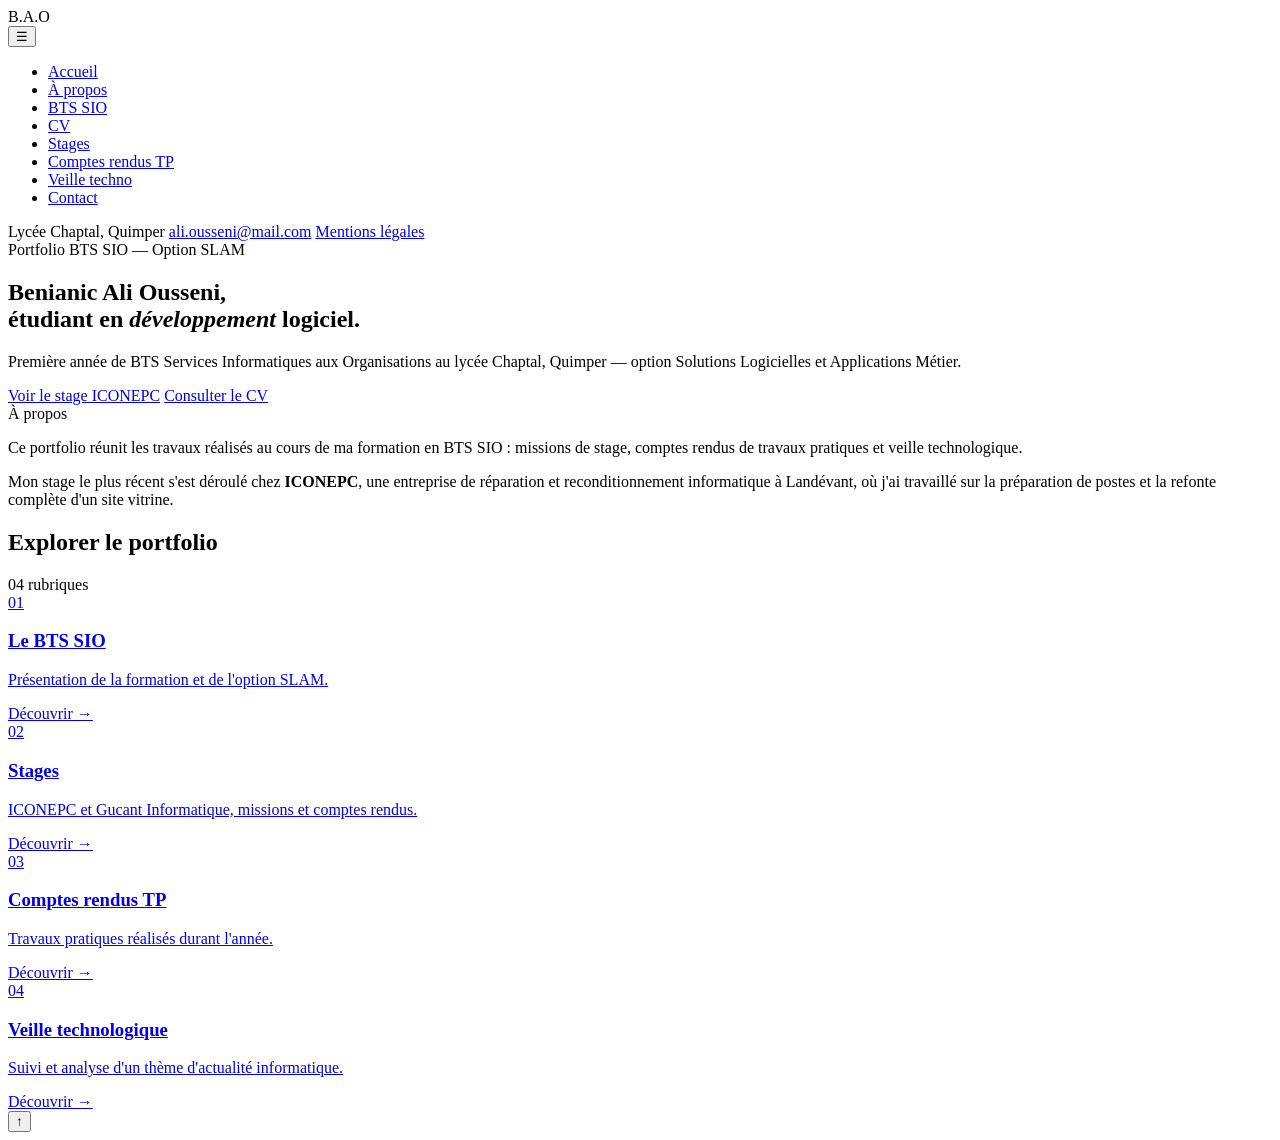
==== index.html @ dfb81d80 "Add files via upload" ====
<!DOCTYPE html>
<html lang="fr">
<head>
<meta charset="UTF-8">
<meta name="viewport" content="width=device-width, initial-scale=1.0">
<title>Accueil | Benianic Ali Ousseni — Portfolio BTS SIO</title>
<link rel="preconnect" href="https://fonts.googleapis.com">
<link rel="preconnect" href="https://fonts.gstatic.com" crossorigin>
<link href="https://fonts.googleapis.com/css2?family=Work+Sans:ital,wght@0,300;0,400;0,500;0,600;1,400;1,500&display=swap" rel="stylesheet">
<link rel="stylesheet" href="style.css">
</head>
<body>

  <aside class="sidebar">
    <div>
      <div class="brand">B<span>.</span>A.O</div>
      <button class="menu-toggle" aria-label="Ouvrir le menu" aria-expanded="false">☰</button>
      <ul class="nav-list">
        <li><a href="index.html" class="active"><span class="dot"></span>Accueil</a></li>
        <li><a href="a-propos.html"><span class="dot"></span>À propos</a></li>
        <li><a href="bts.html"><span class="dot"></span>BTS SIO</a></li>
        <li><a href="cv.html"><span class="dot"></span>CV</a></li>
        <li><a href="stages.html"><span class="dot"></span>Stages</a></li>
        <li><a href="tp.html"><span class="dot"></span>Comptes rendus TP</a></li>
        <li><a href="veille.html"><span class="dot"></span>Veille techno</a></li>
        <li><a href="contact.html"><span class="dot"></span>Contact</a></li>
      </ul>
    </div>
    <div class="sidebar-foot">
      Lycée Chaptal, Quimper
      <a href="mailto:ali.ousseni@mail.com">ali.ousseni@mail.com</a>
      <a href="mentions-legales.html">Mentions légales</a>
    </div>
  </aside>

  <main>
    <section class="hero">
      <span class="eyebrow">Portfolio BTS SIO — Option SLAM</span>
      <h1>Benianic Ali Ousseni,<br>étudiant en <em>développement</em> logiciel.</h1>
      <p class="role">Première année de BTS Services Informatiques aux Organisations au lycée Chaptal, Quimper — option Solutions Logicielles et Applications Métier.</p>
      <div class="actions">
        <a href="stages.html" class="btn btn-primary">Voir le stage ICONEPC</a>
        <a href="cv.html" class="btn btn-ghost">Consulter le CV</a>
      </div>
    </section>

    <section class="intro">
      <div class="intro-grid">
        <div class="intro-label">À propos</div>
        <div class="intro-body">
          <p>Ce portfolio réunit les travaux réalisés au cours de ma formation en BTS SIO : missions de stage, comptes rendus de travaux pratiques et veille technologique.</p>
          <p>Mon stage le plus récent s'est déroulé chez <strong>ICONEPC</strong>, une entreprise de réparation et reconditionnement informatique à Landévant, où j'ai travaillé sur la préparation de postes et la refonte complète d'un site vitrine.</p>
        </div>
      </div>
    </section>

    <section class="quick">
      <div class="quick-head">
        <h2>Explorer le portfolio</h2>
        <span>04 rubriques</span>
      </div>
      <div class="quick-grid">
        <a href="bts.html" class="quick-card">
          <div class="num">01</div>
          <h3>Le BTS SIO</h3>
          <p>Présentation de la formation et de l'option SLAM.</p>
          <span class="go">Découvrir →</span>
        </a>
        <a href="stages.html" class="quick-card">
          <div class="num">02</div>
          <h3>Stages</h3>
          <p>ICONEPC et Gucant Informatique, missions et comptes rendus.</p>
          <span class="go">Découvrir →</span>
        </a>
        <a href="tp.html" class="quick-card">
          <div class="num">03</div>
          <h3>Comptes rendus TP</h3>
          <p>Travaux pratiques réalisés durant l'année.</p>
          <span class="go">Découvrir →</span>
        </a>
        <a href="veille.html" class="quick-card">
          <div class="num">04</div>
          <h3>Veille technologique</h3>
          <p>Suivi et analyse d'un thème d'actualité informatique.</p>
          <span class="go">Découvrir →</span>
        </a>
      </div>
    </section>
  </main>

  <button class="back-to-top" aria-label="Retour en haut de page">↑</button>

  <script src="script.js"></script>
</body>
</html>
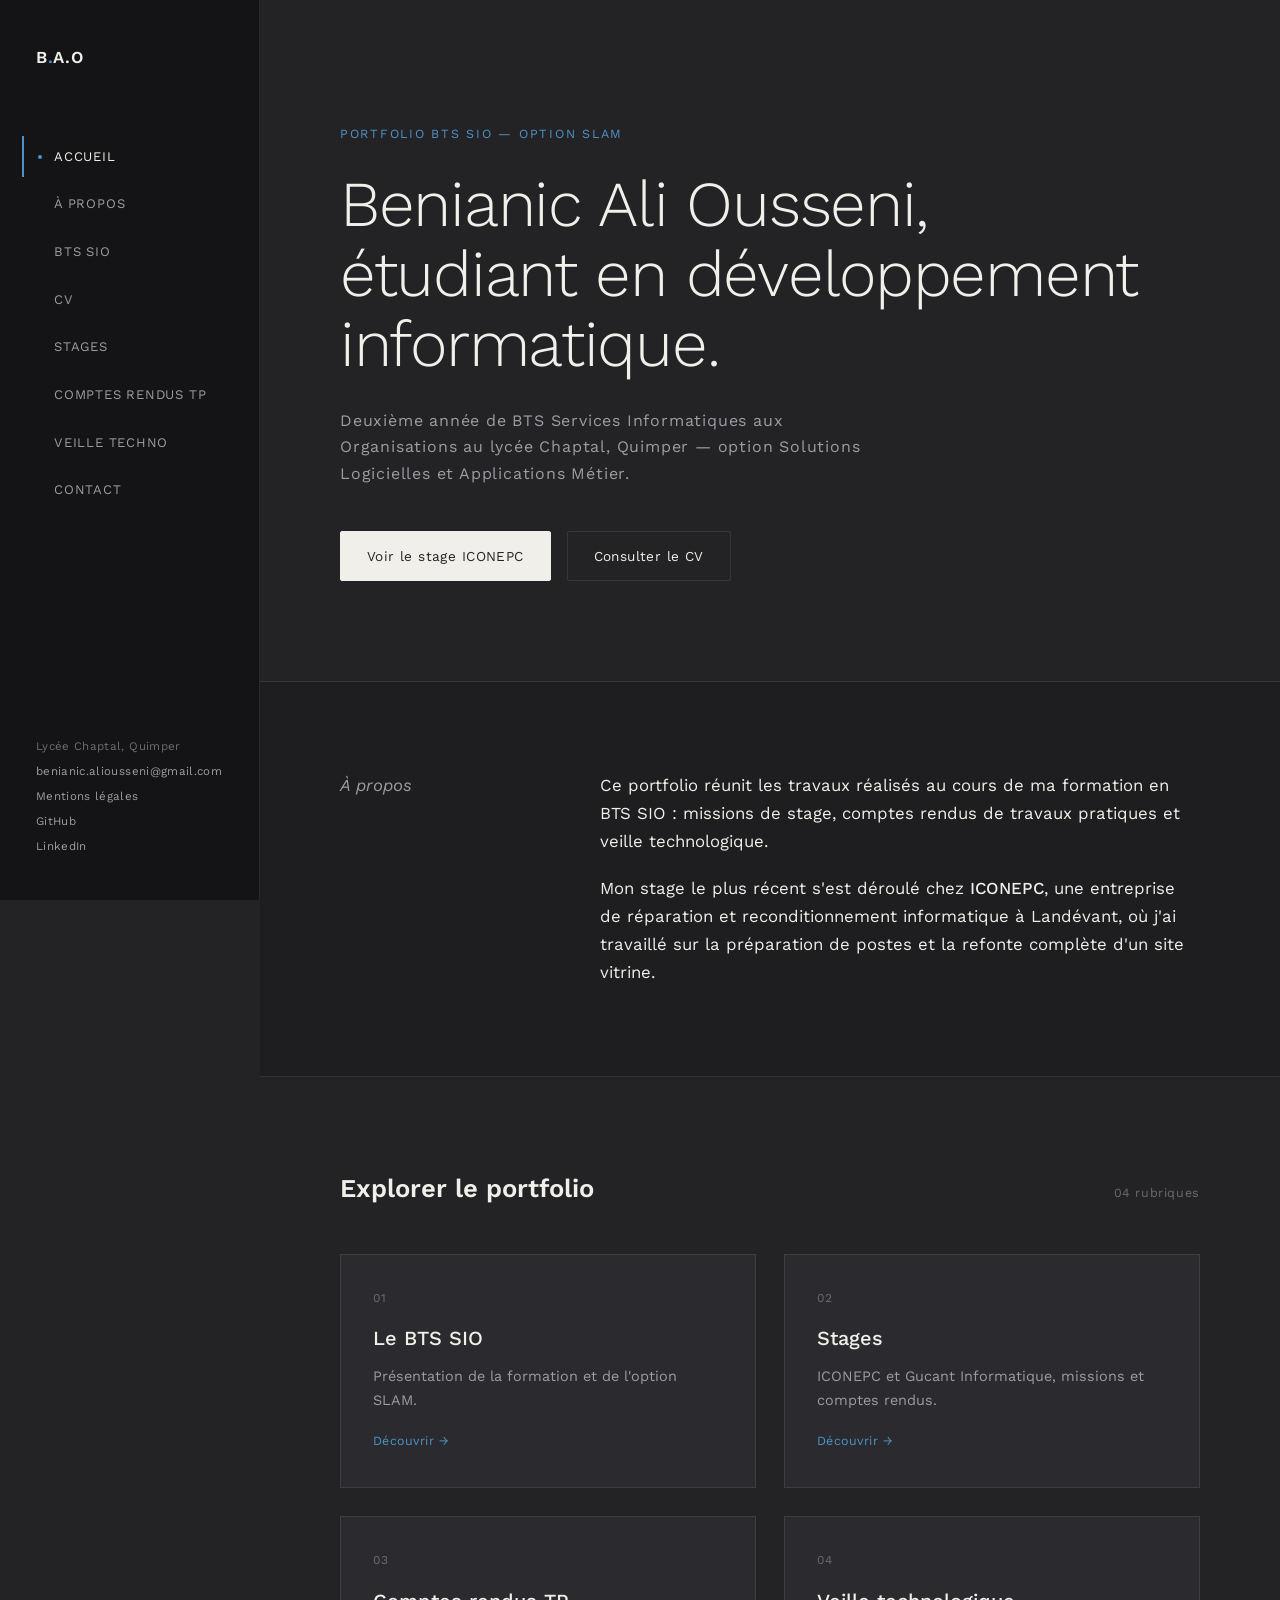
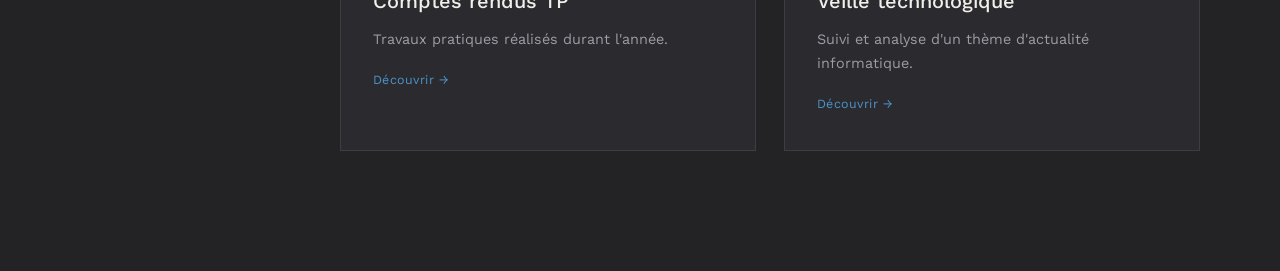
==== commit 19583af1: "Add files via upload" ====
--- a/index.html
+++ b/index.html
@@ -28,16 +28,18 @@
     </div>
     <div class="sidebar-foot">
       Lycée Chaptal, Quimper
-      <a href="mailto:ali.ousseni@mail.com">ali.ousseni@mail.com</a>
+      <a href="mailto:beianic.aliousseni@gmail.com">benianic.aliousseni@gmail.com</a>
       <a href="mentions-legales.html">Mentions légales</a>
+      <a href="https://github.com/NEB18">GitHub</a>
+      <a href="https://www.linkedin.com/in/benianic">LinkedIn</a>
     </div>
   </aside>
 
   <main>
     <section class="hero">
       <span class="eyebrow">Portfolio BTS SIO — Option SLAM</span>
-      <h1>Benianic Ali Ousseni,<br>étudiant en <em>développement</em> logiciel.</h1>
-      <p class="role">Première année de BTS Services Informatiques aux Organisations au lycée Chaptal, Quimper — option Solutions Logicielles et Applications Métier.</p>
+      <h1>Benianic Ali Ousseni,<br>étudiant en développement informatique.</h1>
+      <p class="role">Deuxième année de BTS Services Informatiques aux Organisations au lycée Chaptal, Quimper — option Solutions Logicielles et Applications Métier.</p>
       <div class="actions">
         <a href="stages.html" class="btn btn-primary">Voir le stage ICONEPC</a>
         <a href="cv.html" class="btn btn-ghost">Consulter le CV</a>
--- a/style.css
+++ b/style.css
@@ -0,0 +1,269 @@
+/* ============================================
+   Portfolio BTS SIO — Benianic Ali Ousseni
+   Feuille de style commune à toutes les pages
+   ============================================ */
+
+:root{
+  --sidebar-bg: #141416;
+  --hero-bg: #141416;
+
+  --content-bg: #232326;
+  --content-bg-alt: #2b2b2f;
+  --content-bg-soft: #1e1e21;
+
+  --text-primary: #f1efe9;
+  --text-muted: #9d9ca3;
+  --text-faint: #6c6b72;
+
+  --accent: #4d93c9;
+  --accent-dim: rgba(77,147,201,0.18);
+
+  --border: rgba(255,255,255,0.09);
+  --border-soft: rgba(255,255,255,0.06);
+  --sidebar-w: 260px;
+}
+
+*{ margin:0; padding:0; box-sizing:border-box; }
+html{ scroll-behavior:smooth; }
+
+body{
+  font-family:'Work Sans', sans-serif;
+  background:var(--content-bg);
+  color:var(--text-primary);
+  line-height:1.65;
+  -webkit-font-smoothing:antialiased;
+}
+
+a{ color:inherit; text-decoration:none; }
+::selection{ background:var(--accent-dim); color:var(--text-primary); }
+
+/* ---------- SIDEBAR ---------- */
+.sidebar{
+  position:fixed; top:0; left:0;
+  width:var(--sidebar-w); height:100vh;
+  background:var(--sidebar-bg);
+  border-right:1px solid var(--border);
+  display:flex; flex-direction:column; justify-content:space-between;
+  padding:44px 36px; z-index:100;
+}
+
+.brand{
+  font-family:'Work Sans', sans-serif;
+  font-weight:600; font-size:1.05rem; letter-spacing:0.04em;
+  color:var(--text-primary); margin-bottom:64px;
+}
+.brand span{ color:var(--accent); }
+
+.nav-list{ list-style:none; display:flex; flex-direction:column; gap:6px; }
+
+.nav-list a{
+  display:flex; align-items:center; gap:12px;
+  font-size:0.82rem; letter-spacing:0.06em; text-transform:uppercase;
+  color:var(--text-muted);
+  padding:10px 0 10px 14px; margin-left:-14px;
+  border-left:2px solid transparent;
+  transition:color .25s ease, border-color .25s ease;
+}
+.nav-list a:hover{ color:var(--text-primary); }
+.nav-list a.active{ color:var(--text-primary); border-left-color:var(--accent); }
+
+.nav-list .dot{
+  width:4px; height:4px; border-radius:50%;
+  background:currentColor; opacity:0; transition:opacity .25s ease;
+}
+.nav-list a.active .dot{ opacity:1; background:var(--accent); }
+
+.sidebar-foot{ font-size:0.72rem; color:var(--text-faint); letter-spacing:0.03em; }
+.sidebar-foot a{ display:block; margin-top:6px; color:var(--text-muted); }
+.sidebar-foot a:hover{ color:var(--accent); }
+
+.menu-toggle{ display:none; }
+
+.back-to-top{
+  position:fixed; bottom:32px; right:32px; z-index:90;
+  width:44px; height:44px;
+  display:flex; align-items:center; justify-content:center;
+  background:var(--content-bg-alt); border:1px solid var(--border);
+  color:var(--text-primary); font-size:1.1rem;
+  cursor:pointer;
+  opacity:0; visibility:hidden; transform:translateY(8px);
+  transition:opacity .25s ease, transform .25s ease, border-color .25s ease, color .25s ease;
+}
+.back-to-top.visible{ opacity:1; visibility:visible; transform:translateY(0); }
+.back-to-top:hover{ border-color:var(--accent); color:var(--accent); }
+
+/* ---------- MAIN ---------- */
+main{ margin-left:var(--sidebar-w); min-height:100vh; }
+
+/* ---------- HERO (page d'accueil) ---------- */
+.hero{
+  padding:120px 80px 100px;
+  background:var(--content-bg);
+  border-bottom:1px solid var(--border);
+}
+
+.eyebrow{
+  font-size:0.78rem; letter-spacing:0.14em; text-transform:uppercase;
+  color:var(--accent); margin-bottom:24px; display:inline-block;
+}
+
+.hero h1{
+  font-family:'Work Sans', sans-serif; font-weight:300;
+  font-size:clamp(2.6rem, 5vw, 4.2rem); line-height:1.1; letter-spacing:-0.02em;
+  color:var(--text-primary); max-width:820px;
+}
+.hero h1 em{ font-style:italic; font-weight:400; color:var(--accent); }
+
+.hero .role{
+  margin-top:28px; font-size:1rem; letter-spacing:0.05em;
+  color:var(--text-muted); max-width:560px;
+}
+
+.hero .actions{ margin-top:44px; display:flex; gap:16px; flex-wrap:wrap; }
+
+.btn{
+  font-size:0.85rem; letter-spacing:0.03em; padding:13px 26px; border-radius:2px;
+  border:1px solid var(--border);
+  transition:border-color .25s ease, background .25s ease;
+}
+.btn-primary{
+  background:var(--text-primary); color:var(--content-bg); border-color:var(--text-primary);
+}
+.btn-primary:hover{ background:var(--accent); border-color:var(--accent); color:#fff; }
+.btn-ghost:hover{ border-color:var(--accent); color:var(--accent); }
+
+/* ---------- INTRO (page d'accueil) ---------- */
+.intro{
+  padding:90px 80px;
+  background:var(--content-bg-soft);
+  border-bottom:1px solid var(--border);
+}
+.intro-grid{ display:grid; grid-template-columns:200px 1fr; gap:60px; max-width:920px; margin:0 auto; }
+.intro-label{ font-family:'Work Sans', sans-serif; font-style:italic; font-size:1.05rem; color:var(--text-muted); }
+.intro-body p{ font-size:1.05rem; color:var(--text-primary); max-width:640px; }
+.intro-body p + p{ margin-top:20px; }
+.intro-body strong{ color:var(--text-primary); font-weight:500; }
+
+/* ---------- QUICK LINKS (page d'accueil) ---------- */
+.quick{ padding:90px 80px 120px; background:var(--content-bg); }
+.quick-head{ display:flex; justify-content:space-between; align-items:baseline; margin:0 auto 44px; max-width:920px; }
+.quick-head h2{ font-family:'Work Sans', sans-serif; font-weight:600; font-size:1.6rem; }
+.quick-head span{ font-size:0.78rem; color:var(--text-faint); letter-spacing:0.05em; }
+
+.quick-grid{ display:grid; grid-template-columns:repeat(2, minmax(0,1fr)); gap:28px; max-width:920px; margin:0 auto; }
+.quick-card{ background:var(--content-bg-alt); border:1px solid var(--border); padding:34px 32px; transition:background .25s ease; }
+.quick-card:hover{ background:var(--content-bg-soft); }
+.quick-card .num{ font-size:0.75rem; color:var(--text-faint); letter-spacing:0.08em; }
+.quick-card h3{ font-family:'Work Sans', sans-serif; font-weight:500; font-size:1.25rem; margin:14px 0 10px; }
+.quick-card p{ font-size:0.9rem; color:var(--text-muted); }
+.quick-card .go{ display:inline-block; margin-top:18px; font-size:0.78rem; letter-spacing:0.04em; color:var(--accent); }
+
+/* ---------- PAGE HEADER (pages intérieures) ---------- */
+.page-head{
+  padding:90px 80px 60px;
+  background:var(--hero-bg);
+  border-bottom:1px solid var(--border);
+}
+.page-head h1{
+  font-family:'Work Sans', sans-serif; font-weight:300;
+  font-size:clamp(2.2rem, 4vw, 3.2rem); letter-spacing:-0.02em;
+}
+.page-head p{ margin-top:20px; color:var(--text-muted); max-width:560px; font-size:1rem; }
+
+/* ---------- GRILLE DE CARTES (pages intérieures) ---------- */
+.grid-section{ padding:80px; background:var(--content-bg); }
+.cards{ display:grid; grid-template-columns:repeat(2, minmax(0,1fr)); gap:28px; max-width:960px; margin:0 auto; }
+.card{
+  background:var(--content-bg-alt);
+  border:1px solid var(--border-soft);
+  padding:40px 36px;
+  display:flex; flex-direction:column;
+  transition:background .25s ease;
+}
+.card:hover{ background:var(--content-bg); }
+.card .tag{ font-size:0.72rem; letter-spacing:0.08em; text-transform:uppercase; color:var(--accent); margin-bottom:16px; }
+.card h3{ font-family:'Work Sans', sans-serif; font-weight:500; font-size:1.3rem; margin-bottom:10px; }
+.card .meta{ font-size:0.82rem; color:var(--text-faint); margin-bottom:18px; }
+.card p{ font-size:0.92rem; color:var(--text-muted); flex:1; }
+.card .go{
+  display:inline-block; margin-top:24px; font-size:0.8rem; letter-spacing:0.04em;
+  color:var(--accent); border-top:1px solid var(--border-soft); padding-top:16px;
+}
+
+.card.placeholder{ border-style:dashed; background:transparent; }
+.card.placeholder:hover{ background:var(--content-bg-alt); }
+.card.placeholder .tag{ color:var(--text-faint); }
+.card-full{ grid-column: 1 / -1; }
+.grid-section.tight{ padding-top:0; }
+.quick-head.compact{ margin-bottom:28px; }
+.quick-head.compact h2{ font-size:1.2rem; }
+
+/* ---------- CV (emplacement PDF) ---------- */
+.cv-wrap{ padding:100px 80px 140px; background:var(--content-bg); display:flex; justify-content:center; }
+.cv-box{
+  width:100%; max-width:480px;
+  border:1px dashed var(--border);
+  padding:64px 40px;
+  text-align:center;
+  display:flex; flex-direction:column; align-items:center;
+}
+.cv-icon{ color:var(--accent); margin-bottom:28px; }
+.cv-box h3{ font-family:'Work Sans', sans-serif; font-weight:500; font-size:1.15rem; margin-bottom:10px; }
+.cv-box p{ font-size:0.9rem; color:var(--text-muted); max-width:320px; margin-bottom:32px; }
+
+/* ---------- PAGE LÉGALE (texte long) ---------- */
+.legal{ padding:90px 80px 140px; max-width:760px; margin:0 auto; }
+.legal h2{ font-family:'Work Sans', sans-serif; font-weight:600; font-size:1.05rem; margin:48px 0 14px; }
+.legal h2:first-child{ margin-top:0; }
+.legal p{ color:var(--text-muted); font-size:0.95rem; margin-bottom:14px; }
+.legal p strong{ color:var(--text-primary); font-weight:500; }
+.legal ul{ margin:8px 0 16px 20px; color:var(--text-muted); font-size:0.95rem; }
+.legal li{ margin-bottom:6px; }
+.legal a{ color:var(--accent); }
+
+/* ---------- CONTACT ---------- */
+.contact-grid{ display:grid; grid-template-columns:repeat(2, minmax(0,1fr)); gap:28px; max-width:960px; margin:0 auto 60px; }
+.contact-card{
+  background:var(--content-bg-alt); border:1px solid var(--border-soft);
+  padding:32px 32px; transition:background .25s ease;
+}
+.contact-card:hover{ background:var(--content-bg); }
+.contact-card .tag{ font-size:0.72rem; letter-spacing:0.08em; text-transform:uppercase; color:var(--accent); margin-bottom:10px; display:block; }
+.contact-card .value{ font-size:1.1rem; }
+.contact-note{ max-width:960px; margin:0 auto; font-size:0.85rem; color:var(--text-faint); }
+
+/* ---------- RESPONSIVE ---------- */
+@media (max-width: 900px){
+  :root{ --sidebar-w: 0px; }
+  .sidebar{
+    position:relative; width:100%; height:auto;
+    flex-direction:row; align-items:center; flex-wrap:wrap;
+    padding:20px 24px;
+  }
+  .brand{ margin-bottom:0; }
+
+  .menu-toggle{
+    display:flex; align-items:center; justify-content:center;
+    margin-left:auto; width:32px; height:32px;
+    background:none; border:1px solid var(--border);
+    color:var(--text-primary); font-size:1.2rem; line-height:1;
+    cursor:pointer;
+  }
+
+  .nav-list{
+    display:none; width:100%; order:3;
+    margin-top:20px; padding-top:20px; border-top:1px solid var(--border);
+  }
+  .sidebar-foot{ display:none; width:100%; order:4; margin-top:16px; }
+
+  .sidebar.open .nav-list{ display:flex; }
+  .sidebar.open .sidebar-foot{ display:block; }
+
+  main{ margin-left:0; }
+  .hero, .intro, .quick, .page-head, .grid-section, .cv-wrap, .legal{ padding-left:28px; padding-right:28px; }
+  .contact-grid{ grid-template-columns:1fr; }
+  .intro-grid{ grid-template-columns:1fr; gap:20px; }
+  .quick-grid{ grid-template-columns:1fr; }
+  .cards{ grid-template-columns:1fr; }
+  .back-to-top{ bottom:20px; right:20px; width:40px; height:40px; }
+}
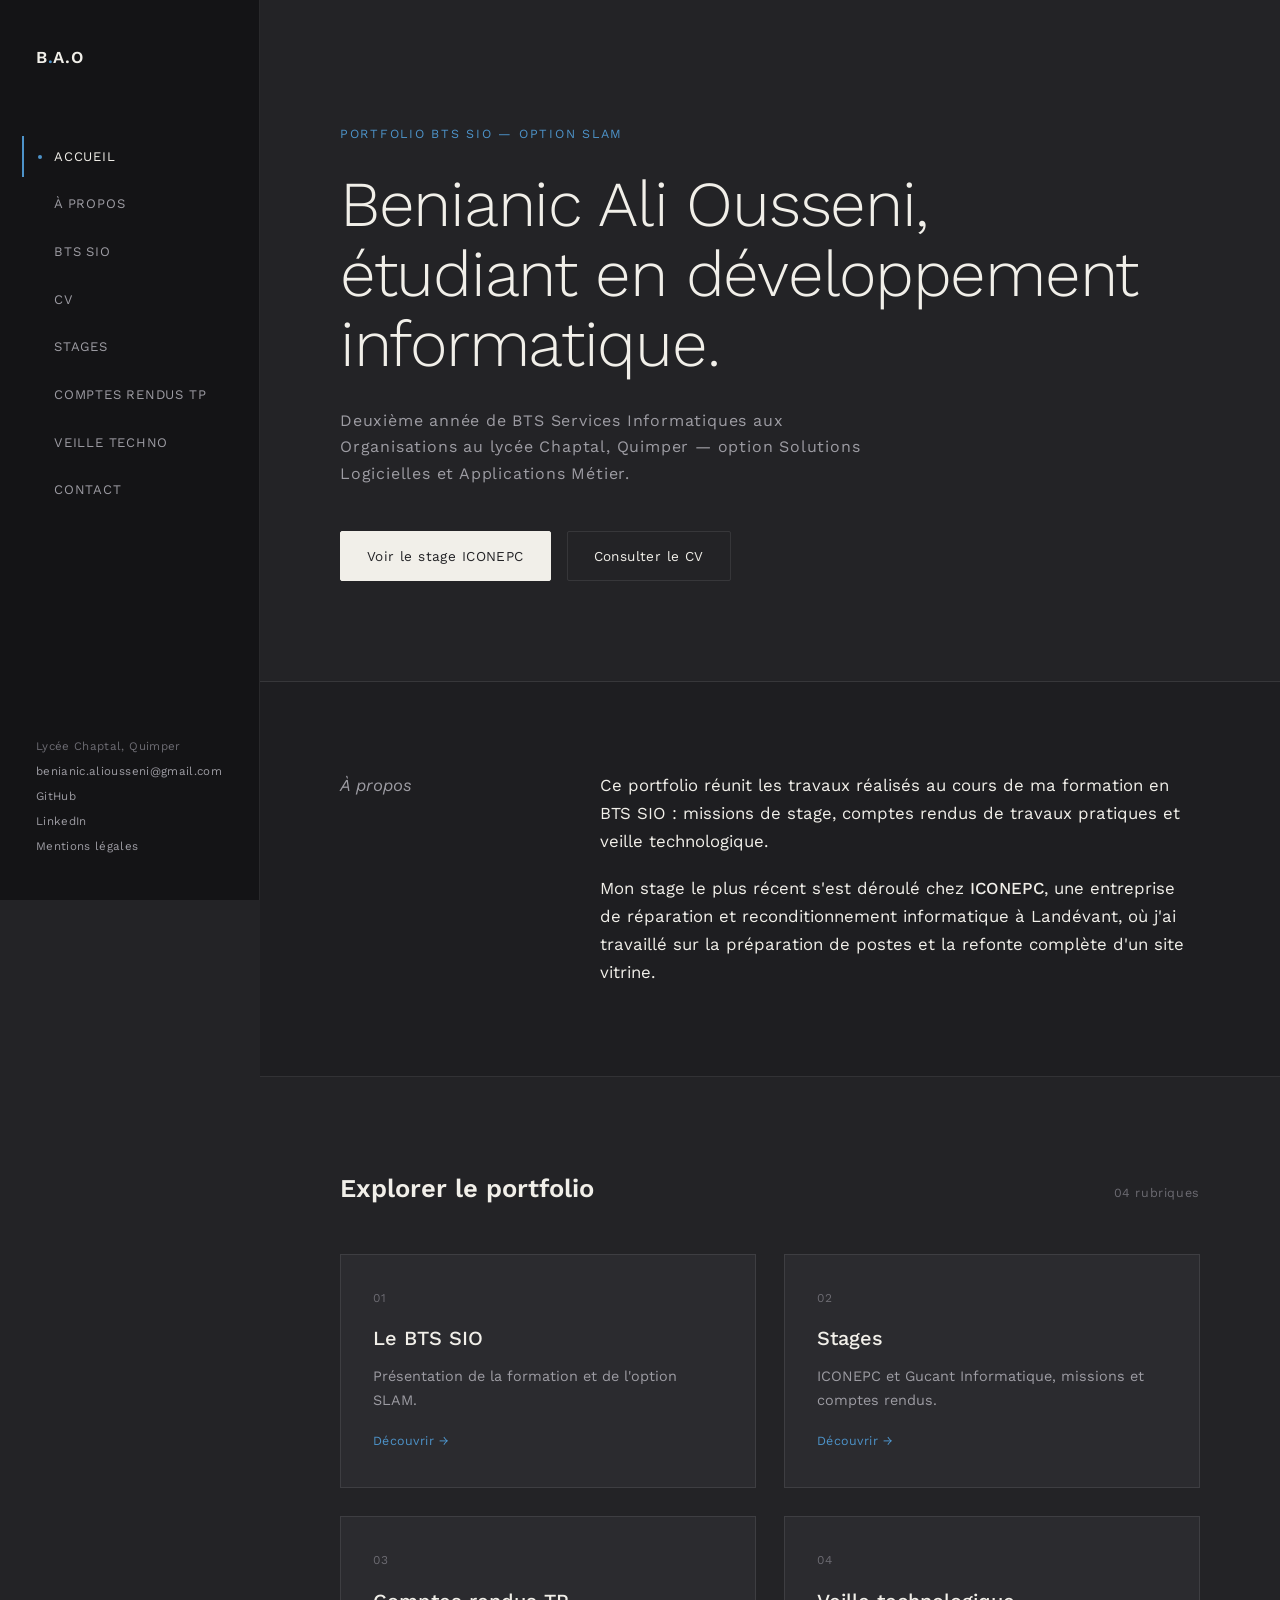
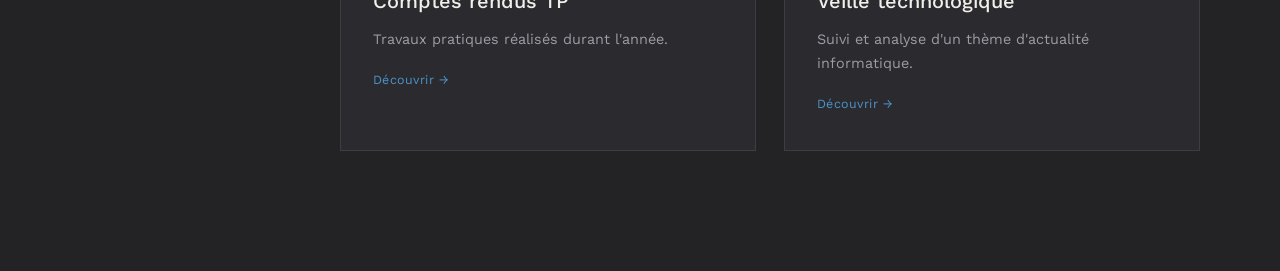
==== commit bf2ea562: "Add files via upload" ====
--- a/index.html
+++ b/index.html
@@ -29,9 +29,9 @@
     <div class="sidebar-foot">
       Lycée Chaptal, Quimper
       <a href="mailto:beianic.aliousseni@gmail.com">benianic.aliousseni@gmail.com</a>
+      <a href="https://github.com/ali-ousseni">GitHub</a>
+      <a href="https://www.linkedin.com/in/benianic">LinkedIn</a>
       <a href="mentions-legales.html">Mentions légales</a>
-      <a href="https://github.com/NEB18">GitHub</a>
-      <a href="https://www.linkedin.com/in/benianic">LinkedIn</a>
     </div>
   </aside>
 
